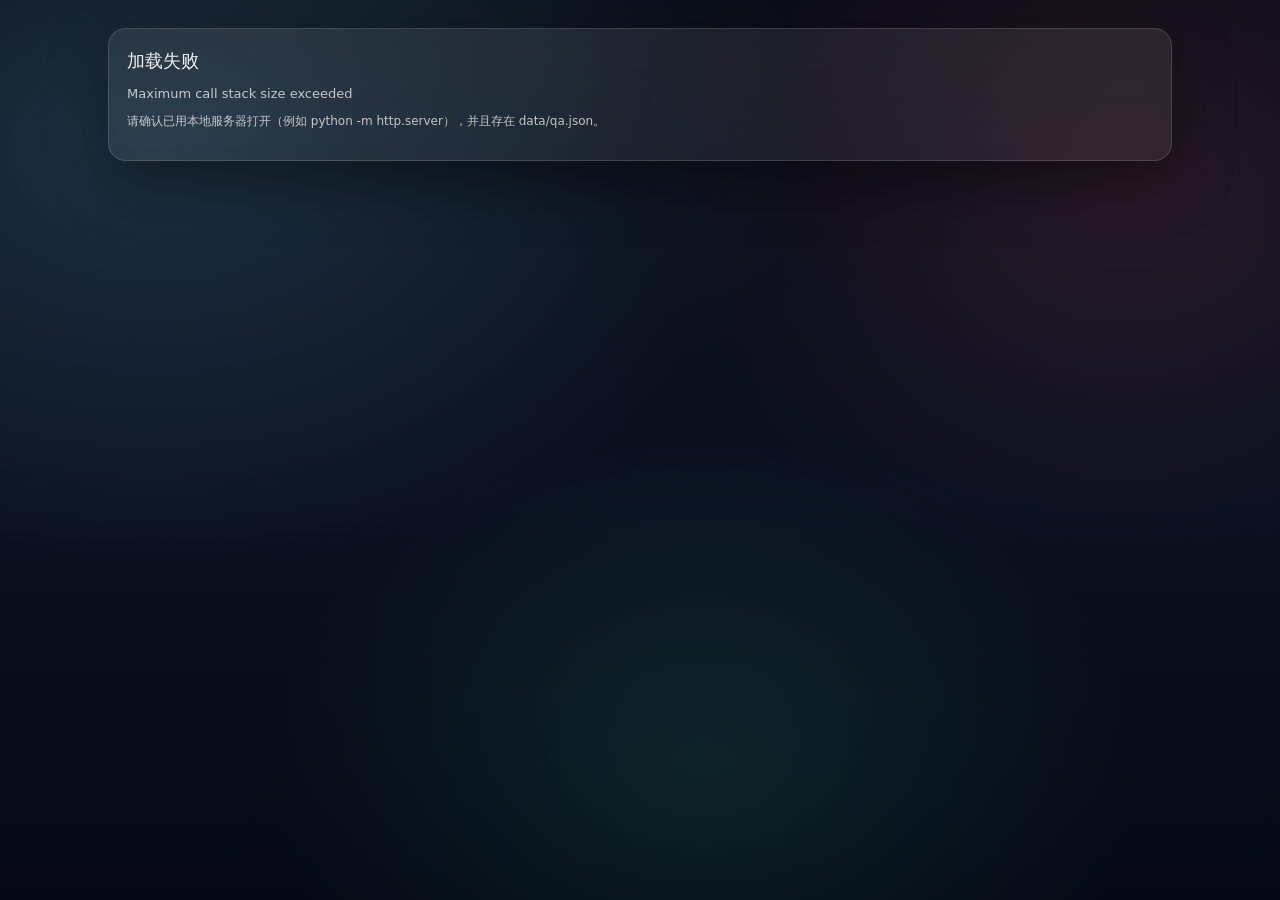
==== index.html @ 4ffb50f1 "Add Su Shi classroom Q&A game Made-with: Cursor" ====
<!doctype html>
<html lang="zh-CN">
  <head>
    <meta charset="utf-8" />
    <meta name="viewport" content="width=device-width, initial-scale=1" />
    <title>苏轼·课堂问答游戏</title>
    <link rel="stylesheet" href="./styles.css" />
  </head>
  <body>
    <div class="wrap" id="app">
      <header>
        <div class="title">
          <h1>苏轼·课堂问答游戏</h1>
          <div class="sub">
            两种玩法：选择题（单人/全班抢答）与配对题（分组合作）。
            题库来自 <span class="kbd">data/qa.json</span>，可随时替换。
          </div>
        </div>
        <div class="toolbar">
          <div class="pill">题库：<strong id="pill-total">-</strong></div>
          <div class="pill">进度：<strong id="pill-progress">-</strong></div>
          <div class="pill">得分：<strong id="pill-score">-</strong></div>
          <button class="btn ghost" id="btnRestart" type="button">再来一轮</button>
        </div>
      </header>

      <div class="panel card">
        <div class="modeTabs" aria-label="玩法切换">
          <button class="tab active" id="tab-mcq" type="button">选择题</button>
          <button class="tab" id="tab-match" type="button">配对</button>
        </div>
        <div class="footerNote">
          小技巧：选择题模式下，答完后按 <span class="kbd">Enter</span> 进入下一题（或点“下一题”）。
        </div>
      </div>

      <div class="main">
        <div class="grid2">
          <section class="panel card" id="mcqView">
            <p class="q" id="mcqQuestion">加载中…</p>
            <p class="hint" id="mcqHint"></p>
            <div class="answers" id="mcqAnswers"></div>
            <div class="resultLine">
              <div id="mcqExplain"></div>
              <div style="display:flex; gap:10px; align-items:center;">
                <span class="small">快捷键：<span class="kbd">Enter</span></span>
                <button class="btn primary" id="btnNext" type="button" disabled>下一题</button>
              </div>
            </div>
          </section>

          <section class="panel card" id="matchView" style="display:none;">
            <div style="display:flex; align-items:center; justify-content:space-between; gap:10px; flex-wrap:wrap;">
              <div>
                <p class="q" style="margin-bottom:6px;">配对模式</p>
                <p class="hint" id="matchExplain">加载中…</p>
              </div>
              <div style="display:flex; gap:10px; align-items:center;">
                <label class="pill" style="gap:8px;">
                  抽取题数
                  <select id="matchSize" class="btn" style="padding:8px 10px; border-radius:10px;">
                    <option value="4">4</option>
                    <option value="5">5</option>
                    <option value="6" selected>6</option>
                    <option value="7">7</option>
                    <option value="8">8</option>
                    <option value="9">9</option>
                    <option value="10">10</option>
                  </select>
                </label>
                <button class="btn primary" id="btnNewMatch" type="button">再来一轮</button>
              </div>
            </div>
            <div class="matchWrap">
              <div class="matchCols">
                <div class="answers" id="matchLeft"></div>
                <div class="answers" id="matchRight"></div>
              </div>
              <div class="footerNote">
                教学建议：可以把全班分成若干组，每组轮流上台配对；配对成功得 1 分，错配不扣分（也可改为扣分制）。
              </div>
            </div>
          </section>

          <aside class="panel card">
            <p class="q" style="margin-bottom:8px;">教师小面板</p>
            <p class="hint" style="margin-top:0;">
              你可以随时替换题库文件 <span class="kbd">data/qa.json</span>（格式：<span class="kbd">[{ "q": "...", "a": "..." }]</span>）。
            </p>
            <div class="footerNote">
              如果你希望“多选/配对”以外的玩法（比如抢答计时、闯关、排行榜、投屏大字版、题目按主题分组），我也可以继续加。
            </div>
          </aside>
        </div>
      </div>
    </div>

    <script src="./app.js"></script>
  </body>
</html>
---- styles.css ----
:root {
  --bg: #0b1020;
  --panel: rgba(255, 255, 255, 0.08);
  --panel2: rgba(255, 255, 255, 0.12);
  --text: rgba(255, 255, 255, 0.92);
  --muted: rgba(255, 255, 255, 0.72);
  --faint: rgba(255, 255, 255, 0.55);
  --line: rgba(255, 255, 255, 0.14);
  --accent: #7cdbff;
  --good: #36d399;
  --bad: #fb7185;
  --warn: #fbbf24;
  --shadow: 0 20px 60px rgba(0, 0, 0, 0.42);
  --radius: 18px;
}

* { box-sizing: border-box; }

html, body {
  height: 100%;
  margin: 0;
  color: var(--text);
  font-family: ui-sans-serif, system-ui, -apple-system, "PingFang SC", "Hiragino Sans GB", "Microsoft YaHei", Arial, sans-serif;
}

body {
  background:
    radial-gradient(1200px 800px at 12% 15%, rgba(124, 219, 255, 0.18), transparent 55%),
    radial-gradient(900px 700px at 88% 20%, rgba(251, 113, 133, 0.12), transparent 55%),
    radial-gradient(800px 600px at 55% 85%, rgba(54, 211, 153, 0.12), transparent 55%),
    linear-gradient(180deg, #070a14 0%, var(--bg) 55%, #050814 100%);
}

.wrap {
  max-width: 1100px;
  margin: 0 auto;
  padding: 28px 18px 46px;
}

header {
  display: flex;
  gap: 14px;
  align-items: flex-start;
  justify-content: space-between;
  margin-bottom: 18px;
}

.title {
  display: grid;
  gap: 6px;
}

.title h1 {
  margin: 0;
  font-size: 22px;
  letter-spacing: 0.3px;
}

.title .sub {
  color: var(--muted);
  font-size: 13px;
  line-height: 1.35;
}

.panel {
  background: linear-gradient(180deg, var(--panel) 0%, rgba(255, 255, 255, 0.06) 100%);
  border: 1px solid var(--line);
  border-radius: var(--radius);
  box-shadow: var(--shadow);
}

.toolbar {
  display: flex;
  flex-wrap: wrap;
  gap: 10px;
  align-items: center;
  justify-content: flex-end;
}

.pill {
  display: inline-flex;
  gap: 10px;
  align-items: center;
  padding: 10px 12px;
  border-radius: 999px;
  border: 1px solid var(--line);
  background: rgba(255, 255, 255, 0.06);
  color: var(--muted);
  font-size: 13px;
  user-select: none;
}

.pill strong { color: var(--text); }

.btn {
  appearance: none;
  border: 1px solid var(--line);
  border-radius: 12px;
  padding: 10px 12px;
  background: rgba(255, 255, 255, 0.07);
  color: var(--text);
  cursor: pointer;
  transition: transform 140ms ease, background 140ms ease, border-color 140ms ease;
  font-size: 14px;
}

.btn:hover {
  transform: translateY(-1px);
  background: rgba(255, 255, 255, 0.09);
  border-color: rgba(124, 219, 255, 0.35);
}

.btn.primary {
  border-color: rgba(124, 219, 255, 0.35);
  background: rgba(124, 219, 255, 0.12);
}

.btn.ghost {
  background: transparent;
}

.main {
  display: grid;
  grid-template-columns: 1fr;
  gap: 14px;
}

.card {
  padding: 18px;
}

.modeTabs {
  display: flex;
  gap: 10px;
  flex-wrap: wrap;
}

.tab {
  border-radius: 999px;
  padding: 10px 12px;
  border: 1px solid var(--line);
  background: rgba(255, 255, 255, 0.05);
  color: var(--muted);
  cursor: pointer;
  user-select: none;
  font-size: 14px;
}
.tab.active {
  color: var(--text);
  border-color: rgba(124, 219, 255, 0.35);
  background: rgba(124, 219, 255, 0.12);
}

.grid2 {
  display: grid;
  grid-template-columns: 1.1fr 0.9fr;
  gap: 14px;
}

@media (max-width: 900px) {
  .grid2 { grid-template-columns: 1fr; }
  .toolbar { justify-content: flex-start; }
  header { flex-direction: column; align-items: stretch; }
}

.q {
  font-size: 18px;
  line-height: 1.5;
  margin: 0 0 12px;
}

.hint {
  margin: 0 0 10px;
  color: var(--muted);
  font-size: 13px;
}

.answers {
  display: grid;
  gap: 10px;
}

.choice {
  border-radius: 14px;
  border: 1px solid var(--line);
  background: rgba(255, 255, 255, 0.05);
  padding: 12px 12px;
  cursor: pointer;
  transition: transform 140ms ease, background 140ms ease, border-color 140ms ease;
  text-align: left;
  color: var(--text);
  font-size: 14px;
  line-height: 1.45;
}
.choice:hover { transform: translateY(-1px); border-color: rgba(124, 219, 255, 0.25); }
.choice[disabled] { opacity: 0.65; cursor: not-allowed; }
.choice.good { border-color: rgba(54, 211, 153, 0.55); background: rgba(54, 211, 153, 0.12); }
.choice.bad { border-color: rgba(251, 113, 133, 0.55); background: rgba(251, 113, 133, 0.12); }

.resultLine {
  display: flex;
  align-items: center;
  justify-content: space-between;
  gap: 10px;
  border-top: 1px solid var(--line);
  margin-top: 14px;
  padding-top: 12px;
  color: var(--muted);
  font-size: 13px;
}

.resultLine strong { color: var(--text); }

.kbd {
  padding: 2px 8px;
  border-radius: 8px;
  border: 1px solid var(--line);
  background: rgba(0,0,0,0.25);
  color: var(--muted);
  font-size: 12px;
  white-space: nowrap;
}

.matchWrap {
  display: grid;
  gap: 10px;
}

.matchCols {
  display: grid;
  grid-template-columns: 1fr 1fr;
  gap: 10px;
}

.matchItem {
  border-radius: 14px;
  border: 1px solid var(--line);
  background: rgba(255, 255, 255, 0.05);
  padding: 12px 12px;
  cursor: pointer;
  user-select: none;
  transition: transform 140ms ease, background 140ms ease, border-color 140ms ease;
  min-height: 54px;
  display: flex;
  align-items: center;
  line-height: 1.35;
  font-size: 14px;
}

.matchItem:hover { transform: translateY(-1px); border-color: rgba(124, 219, 255, 0.25); }
.matchItem.selected {
  border-color: rgba(124, 219, 255, 0.6);
  background: rgba(124, 219, 255, 0.16);
}
.matchItem.locked { cursor: default; opacity: 0.78; }
.matchItem.good { border-color: rgba(54, 211, 153, 0.6); background: rgba(54, 211, 153, 0.14); }
.matchItem.bad { border-color: rgba(251, 113, 133, 0.6); background: rgba(251, 113, 133, 0.14); }

.footerNote {
  margin-top: 14px;
  color: var(--faint);
  font-size: 12px;
  line-height: 1.5;
}

.small {
  color: var(--muted);
  font-size: 12px;
}
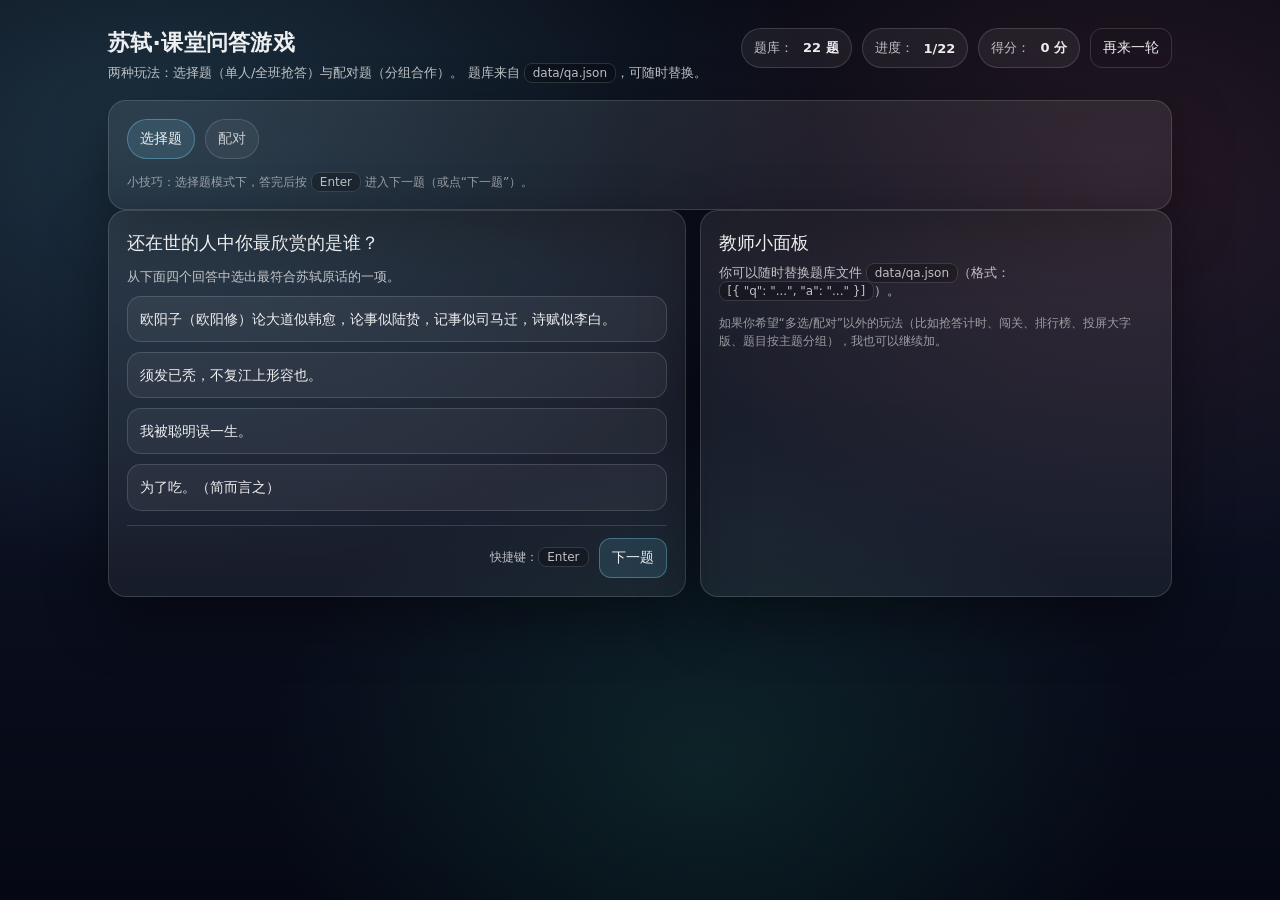
==== commit 2816c9d4: "Bust cache for Pages Made-with: Cursor" ====
--- a/index.html
+++ b/index.html
@@ -4,7 +4,7 @@
     <meta charset="utf-8" />
     <meta name="viewport" content="width=device-width, initial-scale=1" />
     <title>苏轼·课堂问答游戏</title>
-    <link rel="stylesheet" href="./styles.css" />
+    <link rel="stylesheet" href="./styles.css?v=3" />
   </head>
   <body>
     <div class="wrap" id="app">
@@ -95,7 +95,7 @@
       </div>
     </div>
 
-    <script src="./app.js"></script>
+    <script src="./app.js?v=3"></script>
   </body>
 </html>
 
